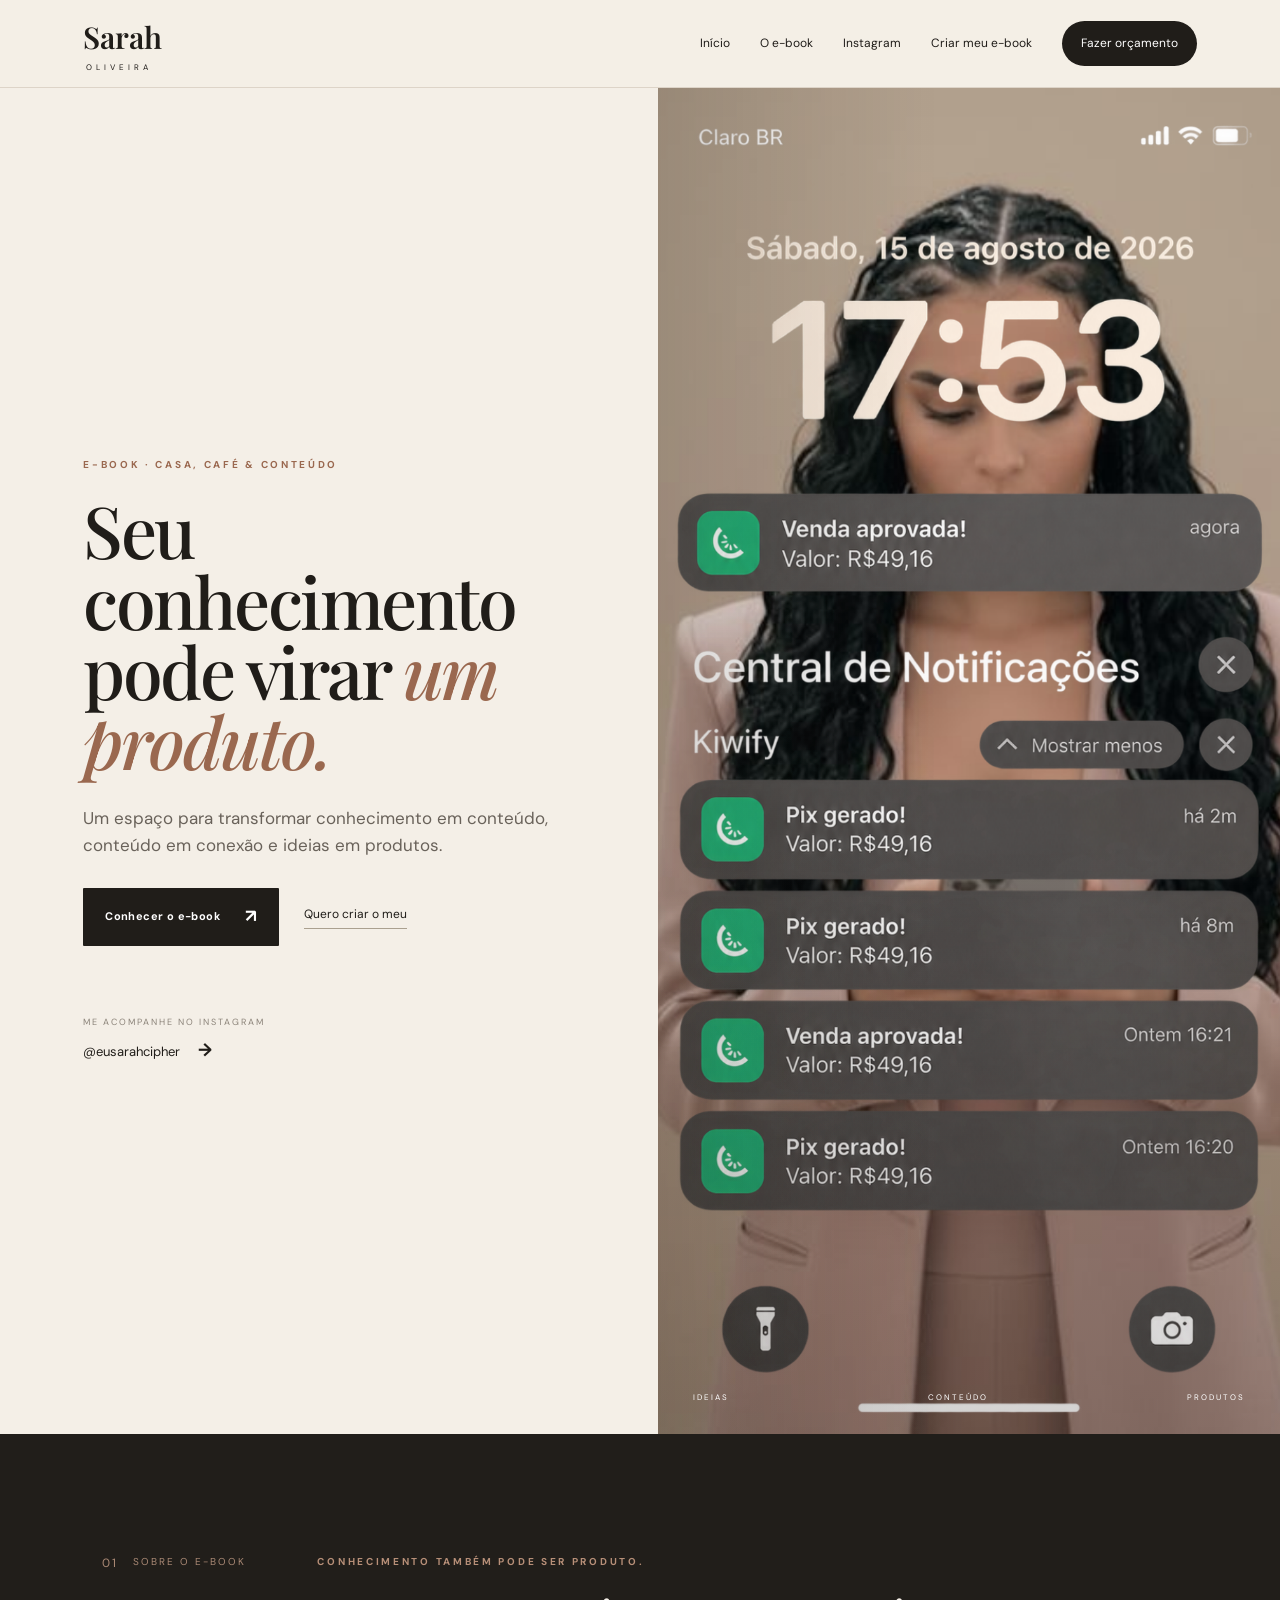
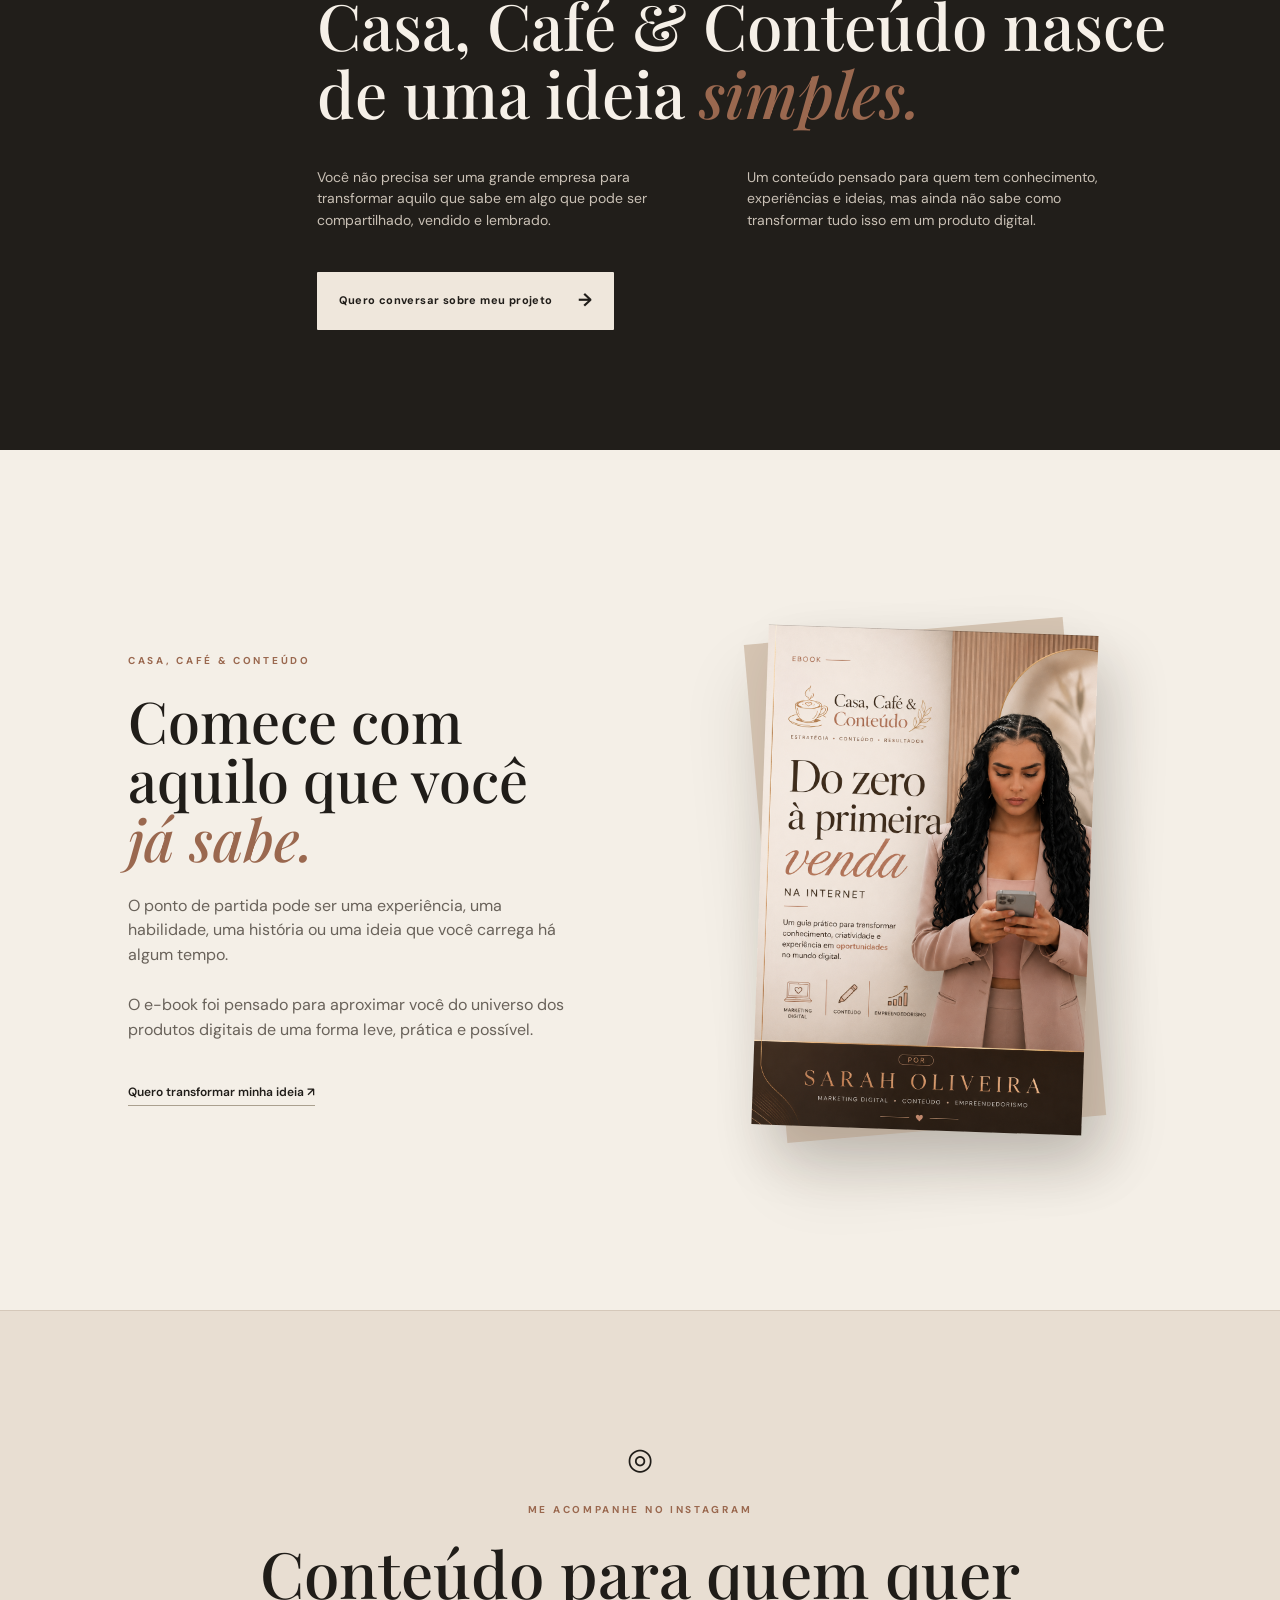
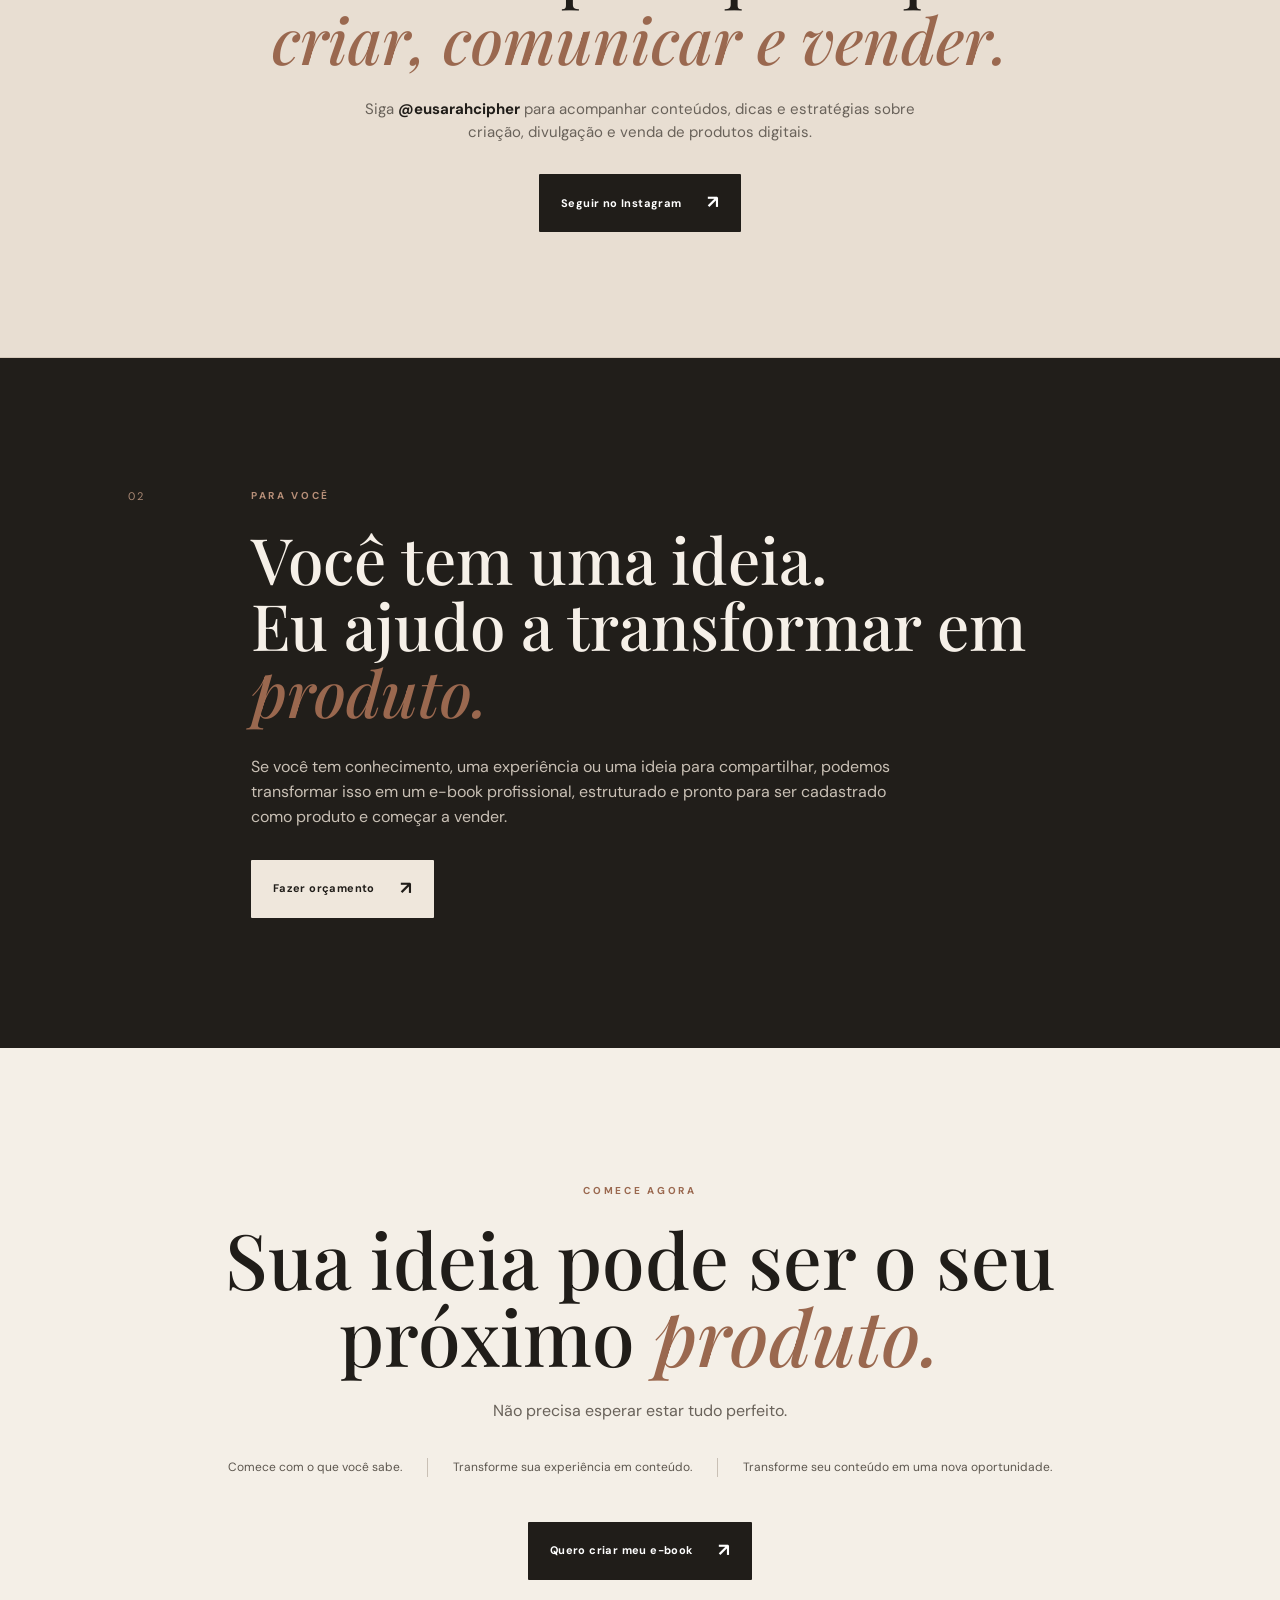
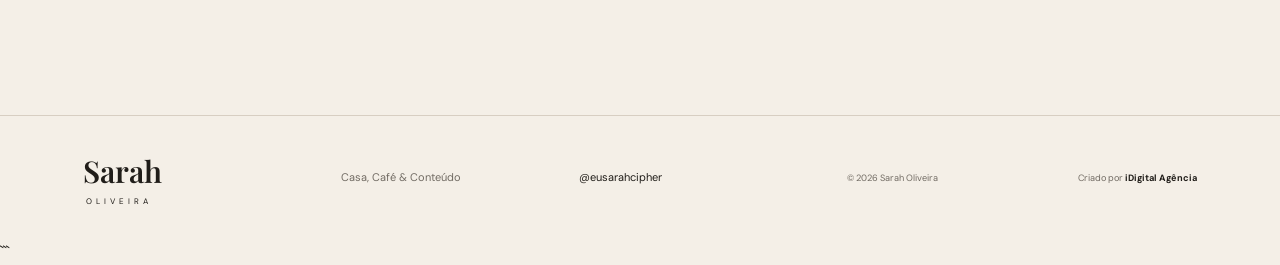
==== index.html @ 0360cdc6 "Projeto inicial Sarah Oliveira" ====
<!DOCTYPE html>
<html lang="pt-BR">
<head>
  <meta charset="UTF-8">
  <meta name="viewport" content="width=device-width, initial-scale=1.0">
  <meta name="description" content="Casa, Café & Conteúdo — um e-book para transformar conhecimento em conteúdo, conexão e produtos digitais.">
  <title>Casa, Café & Conteúdo | Sarah Oliveira</title>

  <link rel="preconnect" href="https://fonts.googleapis.com">
  <link rel="preconnect" href="https://fonts.gstatic.com" crossorigin>
  <link href="https://fonts.googleapis.com/css2?family=DM+Sans:wght@400;500;600;700&family=Playfair+Display:ital,wght@0,500;0,600;1,500;1,600&display=swap" rel="stylesheet">

  <link rel="stylesheet" href="style.css">
</head>

<body>

  <!-- =========================
       CABEÇALHO
  ========================== -->
  <header class="site-header">

    <a href="#inicio" class="brand">
      <span>Sarah</span>
      <small>OLIVEIRA</small>
    </a>

    <button class="menu-button" aria-label="Abrir menu" aria-expanded="false">
      <span></span>
      <span></span>
    </button>

    <nav class="nav" aria-label="Navegação principal">
      <a href="#inicio">Início</a>
      <a href="#ebook">O e-book</a>
      <a href="#instagram">Instagram</a>
      <a href="#criar">Criar meu e-book</a>
      <a class="nav-button" href="orcamento.html">Fazer orçamento</a>
    </nav>

  </header>


  <!-- =========================
       CONTEÚDO
  ========================== -->
  <main>

    <!-- HERO -->
    <section class="hero" id="inicio">

      <div class="hero-content reveal">

        <p class="kicker">
          E-BOOK · CASA, CAFÉ & CONTEÚDO
        </p>

        <h1>
          Seu conhecimento<br>
          pode virar <i>um produto.</i>
        </h1>

        <p class="hero-lead">
          Um espaço para transformar conhecimento em conteúdo,
          conteúdo em conexão e ideias em produtos.
        </p>

        <div class="hero-actions">

          <a class="button dark" href="#ebook">
            Conhecer o e-book <span>↗</span>
          </a>

          <a class="simple-link" href="#criar">
            Quero criar o meu
          </a>

        </div>

        <div class="instagram-mini">

          <span>
            ME ACOMPANHE NO INSTAGRAM
          </span>

          <a
            href="https://instagram.com/eusarahcipher"
            target="_blank"
            rel="noopener"
          >
            @eusarahcipher <b>→</b>
          </a>

        </div>

      </div>


      <div class="hero-image reveal">

        <div class="image-overlay"></div>

        <div class="coffee-details">
          <span>IDEIAS</span>
          <span>CONTEÚDO</span>
          <span>PRODUTOS</span>
        </div>

        <img
          src="img/capa-ebook.png"
          alt="Capa do e-book Casa, Café & Conteúdo"
        >

      </div>

    </section>


    <!-- SOBRE O E-BOOK -->
    <section class="intro-section" id="ebook">

      <div class="intro-label">
        <span>01</span>
        <p>SOBRE O E-BOOK</p>
      </div>

      <div class="intro-copy">

        <p class="kicker">
          CONHECIMENTO TAMBÉM PODE SER PRODUTO.
        </p>

        <h2>
          Casa, Café & Conteúdo nasce de uma ideia
          <i>simples.</i>
        </h2>

        <div class="copy-columns">

          <p>
            Você não precisa ser uma grande empresa para transformar
            aquilo que sabe em algo que pode ser compartilhado,
            vendido e lembrado.
          </p>

          <p>
            Um conteúdo pensado para quem tem conhecimento,
            experiências e ideias, mas ainda não sabe como
            transformar tudo isso em um produto digital.
          </p>

        </div>

        <a href="orcamento.html" class="button light">
          Quero conversar sobre meu projeto <span>→</span>
        </a>

      </div>

    </section>


    <!-- LIVRO -->
    <section class="book-section">

      <div class="book-copy reveal">

        <p class="kicker">
          CASA, CAFÉ & CONTEÚDO
        </p>

        <h2>
          Comece com aquilo que você
          <i>já sabe.</i>
        </h2>

        <p>
          O ponto de partida pode ser uma experiência,
          uma habilidade, uma história ou uma ideia
          que você carrega há algum tempo.
        </p>

        <p>
          O e-book foi pensado para aproximar você do
          universo dos produtos digitais de uma forma
          leve, prática e possível.
        </p>

        <a href="orcamento.html" class="text-arrow">
          Quero transformar minha ideia <span>↗</span>
        </a>

      </div>


      <div class="book-mockup reveal">

        <div class="book-shadow"></div>

        <img
          src="img/capa-ebook1.png"
          alt="Apresentação visual do e-book Casa, Café & Conteúdo"
        >

      </div>

    </section>


    <!-- INSTAGRAM -->
    <section class="instagram-section" id="instagram">

      <div class="insta-icon">
        ◎
      </div>

      <p class="kicker">
        ME ACOMPANHE NO INSTAGRAM
      </p>

      <h2>
        Conteúdo para quem quer<br>
        <i>criar, comunicar e vender.</i>
      </h2>

      <p>
        Siga <strong>@eusarahcipher</strong> para acompanhar
        conteúdos, dicas e estratégias sobre criação,
        divulgação e venda de produtos digitais.
      </p>

      <a
        class="button dark"
        href="https://instagram.com/eusarahcipher"
        target="_blank"
        rel="noopener"
      >
        Seguir no Instagram <span>↗</span>
      </a>

    </section>


    <!-- CRIAR E-BOOK -->
    <section class="create-section" id="criar">

      <div class="create-number">
        02
      </div>

      <div class="create-copy">

        <p class="kicker">
          PARA VOCÊ
        </p>

        <h2>
          Você tem uma ideia.<br>
          Eu ajudo a transformar em
          <i>produto.</i>
        </h2>

        <p>
          Se você tem conhecimento, uma experiência ou
          uma ideia para compartilhar, podemos transformar
          isso em um e-book profissional, estruturado e
          pronto para ser cadastrado como produto e
          começar a vender.
        </p>

        <a href="orcamento.html" class="button light">
          Fazer orçamento <span>↗</span>
        </a>

      </div>

    </section>


    <!-- CTA FINAL -->
    <section class="final-cta">

      <p class="kicker">
        COMECE AGORA
      </p>

      <h2>
        Sua ideia pode ser o seu próximo
        <i>produto.</i>
      </h2>

      <p>
        Não precisa esperar estar tudo perfeito.
      </p>

      <div class="steps">

        <span>
          Comece com o que você sabe.
        </span>

        <span>
          Transforme sua experiência em conteúdo.
        </span>

        <span>
          Transforme seu conteúdo em uma nova oportunidade.
        </span>

      </div>

      <a href="orcamento.html" class="button dark">
        Quero criar meu e-book <span>↗</span>
      </a>

    </section>

  </main>


  <!-- =========================
       RODAPÉ
  ========================== -->
  <footer>

    <div class="brand footer-brand">
      <span>Sarah</span>
      <small>OLIVEIRA</small>
    </div>

    <p>
      Casa, Café & Conteúdo
    </p>

    <a
      href="https://instagram.com/eusarahcipher"
      target="_blank"
      rel="noopener"
    >
      @eusarahcipher
    </a>

    <small>
      © <span id="year"></span> Sarah Oliveira
    </small>

    <small class="created-by">
      Criado por
      <strong>iDigital Agência</strong>
    </small>

  </footer>


  <script src="script.js"></script>

</body>
</html>
```
---- style.css ----
/* =========================================================
   CASA, CAFÉ & CONTEÚDO
   SARAH OLIVEIRA
   CSS RESPONSIVO
========================================================= */

* {
    box-sizing: border-box;
    margin: 0;
    padding: 0;
}

html {
    scroll-behavior: smooth;
    overflow-x: hidden;
}

body {
    background: #f4efe7;
    color: #201d19;
    font-family: "DM Sans", sans-serif;
    line-height: 1.55;
    overflow-x: hidden;
}

img {
    max-width: 100%;
}

a {
    -webkit-tap-highlight-color: transparent;
}


/* =========================================================
   CABEÇALHO
========================================================= */

.site-header {
    height: 88px;
    padding: 0 6.5vw;

    display: flex;
    align-items: center;
    justify-content: space-between;

    border-bottom: 1px solid #ddd4c8;

    background: rgba(244, 239, 231, 0.96);
    backdrop-filter: blur(14px);

    position: sticky;
    top: 0;
    z-index: 100;
}


/* MARCA */

.brand {
    color: #201d19;
    text-decoration: none;

    display: flex;
    flex-direction: column;

    line-height: 0.85;

    flex-shrink: 0;
}

.brand span {
    font: 600 30px "Playfair Display", serif;
}

.brand small {
    font-size: 8px;
    letter-spacing: 4px;

    margin-left: 3px;
    margin-top: 7px;
}


/* MENU DESKTOP */

.nav {
    display: flex;
    align-items: center;
    gap: 30px;
}

.nav a {
    font-size: 12px;
    color: #201d19;
    text-decoration: none;

    transition: 0.25s ease;
}

.nav a:hover {
    color: #9a684f;
}

.nav-button {
    background: #201d19 !important;
    color: #fff !important;

    padding: 13px 19px;

    border-radius: 30px;
}

.nav-button:hover {
    background: #9a684f !important;
}


/* BOTÃO MOBILE */

.menu-button {
    display: none;

    border: 0;
    background: transparent;

    width: 34px;
    height: 34px;

    cursor: pointer;

    padding: 4px;
}

.menu-button span {
    display: block;

    width: 100%;
    height: 1px;

    background: #201d19;

    margin: 7px 0;

    transition: 0.3s ease;
}


/* =========================================================
   ELEMENTOS GERAIS
========================================================= */

.kicker {
    font-size: 10px;
    letter-spacing: 2.7px;
    font-weight: 700;

    color: #9a684f;

    margin-bottom: 22px;
}

.button {
    display: inline-flex;
    align-items: center;
    justify-content: center;

    gap: 25px;

    min-height: 48px;

    padding: 15px 22px;

    text-decoration: none;

    font-size: 11px;
    letter-spacing: 0.4px;
    font-weight: 700;

    border-radius: 1px;

    transition: 0.25s ease;

    cursor: pointer;
}

.button span {
    font-size: 18px;
}

.button.dark {
    background: #201d19;
    color: #fff;
}

.button.dark:hover {
    background: #9a684f;
    transform: translateY(-2px);
}

.button.light {
    background: #efe7dc;
    color: #201d19;
}

.button.light:hover {
    background: #fff;
    transform: translateY(-2px);
}

.simple-link,
.text-arrow {
    color: #201d19;

    text-decoration: none;

    border-bottom: 1px solid #aaa08f;

    padding-bottom: 4px;

    font-size: 12px;
}

.simple-link:hover,
.text-arrow:hover {
    color: #9a684f;
    border-color: #9a684f;
}


/* =========================================================
   HERO
========================================================= */

.hero {
    min-height: calc(100vh - 88px);

    display: grid;
    grid-template-columns: 48% 52%;

    padding-left: 6.5vw;
}

.hero-content {
    display: flex;
    justify-content: center;
    flex-direction: column;

    padding: 70px 8vw 70px 0;

    min-width: 0;
}

.hero h1 {
    font: 500 clamp(48px, 5.6vw, 83px) / 0.98
        "Playfair Display", serif;

    letter-spacing: -2.5px;
}

.hero h1 i,
.intro-copy h2 i,
.book-copy h2 i,
.instagram-section h2 i,
.create-copy h2 i,
.final-cta h2 i {
    font-style: italic;
    color: #9a684f;
}

.hero-lead {
    max-width: 500px;

    color: #69625a;

    font-size: 17px;

    margin: 30px 0;
}

.hero-actions {
    display: flex;
    align-items: center;

    gap: 25px;

    flex-wrap: wrap;
}

.instagram-mini {
    margin-top: 70px;

    display: flex;
    flex-direction: column;

    gap: 7px;
}

.instagram-mini span {
    font-size: 9px;
    letter-spacing: 2px;

    color: #8b8379;
}

.instagram-mini a {
    font-size: 13px;

    color: #201d19;

    text-decoration: none;
}

.instagram-mini a:hover {
    color: #9a684f;
}

.instagram-mini b {
    margin-left: 15px;

    font-size: 18px;
}


/* =========================================================
   IMAGEM HERO
========================================================= */

.hero-image {
    min-height: 680px;

    position: relative;

    background: #d7c9b9;

    overflow: hidden;
}

.hero-image img {
    width: 100%;
    height: 100%;

    object-fit: cover;

    display: block;

    filter: saturate(0.78);
}

.image-overlay {
    position: absolute;

    inset: 0;

    background:
        linear-gradient(
            90deg,
            rgba(40, 30, 20, 0.16),
            transparent 45%
        ),
        linear-gradient(
            0deg,
            rgba(20, 15, 10, 0.18),
            transparent 45%
        );

    z-index: 1;
}

.coffee-details {
    position: absolute;

    z-index: 2;

    bottom: 30px;
    left: 35px;
    right: 35px;

    display: flex;

    justify-content: space-between;

    color: #fff;

    font-size: 8px;

    letter-spacing: 2px;
}


/* =========================================================
   SOBRE O E-BOOK
========================================================= */

.intro-section {
    background: #211e1a;

    color: #f6f0e8;

    display: grid;

    grid-template-columns: 20% 80%;

    padding: 120px 8vw;
}

.intro-label {
    display: flex;

    gap: 15px;

    color: #aa8975;

    font-size: 10px;

    letter-spacing: 2px;
}

.intro-label span {
    font-size: 12px;
}

.intro-copy {
    max-width: 1000px;
}

.intro-copy .kicker {
    color: #b78f78;
}

.intro-copy h2 {
    font: 500 clamp(40px, 5vw, 68px) / 1.06
        "Playfair Display", serif;

    max-width: 850px;
}

.copy-columns {
    display: grid;

    grid-template-columns: 1fr 1fr;

    gap: 60px;

    margin: 40px 0;

    color: #c9c0b5;

    font-size: 14px;

    max-width: 800px;
}


/* =========================================================
   SEÇÃO DO LIVRO
========================================================= */

.book-section {
    display: grid;

    grid-template-columns: 1fr 1fr;

    align-items: center;

    gap: 9vw;

    padding: 130px 10vw;
}

.book-copy {
    max-width: 560px;
}

.book-copy h2 {
    font: 500 clamp(42px, 4.5vw, 65px) / 1.03
        "Playfair Display", serif;
}

.book-copy > p:not(.kicker) {
    color: #69625a;

    margin: 25px 0;
}

.text-arrow {
    display: inline-block;

    margin-top: 15px;

    font-weight: 600;
}


/* MOCKUP */

.book-mockup {
    height: 600px;

    display: flex;

    align-items: center;
    justify-content: center;

    position: relative;

    min-width: 0;
}

.book-mockup::before {
    content: "";

    position: absolute;

    width: 320px;
    height: 500px;

    background: #d6c5b3;

    transform: rotate(-5deg);

    box-shadow:
        0 35px 70px rgba(40, 30, 20, 0.12);
}

.book-mockup img {
    position: relative;

    width: 330px;
    height: 500px;

    object-fit: cover;

    box-shadow:
        18px 28px 55px rgba(40, 30, 20, 0.18);

    transform: rotate(2deg);
}


/* =========================================================
   INSTAGRAM
========================================================= */

.instagram-section {
    text-align: center;

    padding: 125px 20px;

    background: #e8ded2;

    border-top: 1px solid #d5c8ba;
    border-bottom: 1px solid #d5c8ba;
}

.insta-icon {
    font-size: 30px;

    margin-bottom: 20px;
}

.instagram-section h2 {
    font: 500 clamp(40px, 5vw, 68px) / 1.04
        "Playfair Display", serif;
}

.instagram-section > p:not(.kicker) {
    max-width: 590px;

    margin: 25px auto 30px;

    color: #69625a;

    font-size: 15px;
}

.instagram-section strong {
    color: #201d19;
}


/* =========================================================
   CRIAR E-BOOK
========================================================= */

.create-section {
    background: #211e1a;

    color: #f6f0e8;

    padding: 130px 10vw;

    display: grid;

    grid-template-columns: 12% 88%;

    align-items: start;
}

.create-number {
    color: #aa8975;

    font-size: 11px;

    letter-spacing: 2px;
}

.create-copy {
    max-width: 900px;
}

.create-copy .kicker {
    color: #b78f78;
}

.create-copy h2 {
    font: 500 clamp(42px, 5vw, 70px) / 1.04
        "Playfair Display", serif;
}

.create-copy > p:not(.kicker) {
    color: #c9c0b5;

    max-width: 650px;

    margin: 30px 0;
}


/* =========================================================
   CTA FINAL
========================================================= */

.final-cta {
    text-align: center;

    padding: 135px 7vw;
}

.final-cta h2 {
    font: 500 clamp(45px, 6vw, 82px) / 1
        "Playfair Display", serif;

    max-width: 900px;

    margin: auto;
}

.final-cta > p:not(.kicker) {
    color: #69625a;

    margin: 25px 0;
}

.steps {
    display: flex;

    justify-content: center;

    gap: 0;

    margin: 35px auto 45px;

    max-width: 1000px;
}

.steps span {
    padding: 0 25px;

    border-right: 1px solid #c9c0b5;

    font-size: 12px;

    color: #5d574f;
}

.steps span:last-child {
    border: 0;
}


/* =========================================================
   RODAPÉ
========================================================= */

footer {
    border-top: 1px solid #d7cec2;

    padding: 35px 6.5vw;

    display: grid;

    grid-template-columns:
        1fr
        1fr
        1fr
        1fr
        1.2fr;

    align-items: center;

    gap: 20px;

    font-size: 11px;

    color: #716b63;
}

footer .footer-brand {
    color: #201d19;
}

footer p {
    text-align: center;
}

footer > a {
    text-align: center;

    color: #201d19;

    text-decoration: none;
}

footer > a:hover {
    color: #9a684f;
}

footer > small {
    text-align: right;
}

footer .created-by {
    text-align: right;
}

footer .created-by strong {
    color: #201d19;
}


/* =========================================================
   ANIMAÇÃO
========================================================= */

.reveal {
    opacity: 0;

    transform: translateY(25px);

    transition: 0.8s ease;
}

.reveal.visible {
    opacity: 1;

    transform: none;
}


/* =========================================================
   TABLET
========================================================= */

@media (max-width: 1100px) {

    .site-header {
        padding: 0 5vw;
    }

    .nav {
        gap: 18px;
    }

    .hero {
        grid-template-columns: 50% 50%;

        padding-left: 5vw;
    }

    .hero-content {
        padding-right: 5vw;
    }

    .hero h1 {
        font-size: clamp(45px, 5vw, 68px);
    }

    .book-section {
        gap: 5vw;

        padding-left: 7vw;
        padding-right: 7vw;
    }

    footer {
        padding-left: 5vw;
        padding-right: 5vw;
    }
}


/* =========================================================
   TABLET / MENU MOBILE
========================================================= */

@media (max-width: 900px) {

    .site-header {
        height: 78px;

        padding: 0 6vw;
    }

    .menu-button {
        display: block;
    }

    .nav {
        display: none;

        position: absolute;

        top: 78px;
        left: 0;
        right: 0;

        padding: 25px 6vw;

        background: #f4efe7;

        flex-direction: column;

        align-items: stretch;

        gap: 0;

        border-bottom: 1px solid #ddd4c8;

        box-shadow:
            0 15px 30px rgba(30, 20, 10, 0.08);
    }

    .nav.open {
        display: flex;
    }

    .nav a {
        padding: 14px 0;

        font-size: 13px;

        border-bottom: 1px solid #e0d8ce;
    }

    .nav a:last-child {
        border-bottom: 0;
    }

    .nav-button {
        margin-top: 10px;

        padding: 14px 18px !important;

        text-align: center;

        border-radius: 30px;
    }


    /* HERO */

    .hero {
        min-height: auto;

        display: grid;

        grid-template-columns: 1fr;

        padding-left: 0;
    }

    .hero-content {
        min-height: auto;

        padding: 80px 7vw;

        order: 1;
    }

    .hero-image {
        order: 2;

        min-height: 600px;

        height: 65vh;
    }

    .hero h1 {
        font-size: clamp(48px, 8vw, 70px);

        letter-spacing: -1.8px;
    }


    /* SOBRE */

    .intro-section {
        grid-template-columns: 1fr;

        gap: 35px;

        padding: 90px 7vw;
    }


    /* LIVRO */

    .book-section {
        grid-template-columns: 1fr;

        gap: 50px;

        padding: 100px 7vw;
    }

    .book-copy {
        max-width: 700px;
    }

    .book-mockup {
        height: 550px;
    }


    /* CRIAR */

    .create-section {
        grid-template-columns: 1fr;

        gap: 30px;

        padding: 100px 7vw;
    }


    /* CTA */

    .final-cta {
        padding: 100px 7vw;
    }


    /* RODAPÉ */

    footer {
        grid-template-columns: 1fr 1fr;

        gap: 25px;

        padding: 40px 7vw;
    }

    footer p,
    footer > a,
    footer > small,
    footer .created-by {
        text-align: left;
    }
}


/* =========================================================
   CELULAR
========================================================= */

@media (max-width: 600px) {

    /* CABEÇALHO */

    .site-header {
        height: 72px;

        padding: 0 6vw;
    }

    .brand span {
        font-size: 26px;
    }

    .brand small {
        font-size: 7px;

        letter-spacing: 3.5px;
    }

    .nav {
        top: 72px;

        padding: 20px 6vw;
    }


    /* HERO */

    .hero-content {
        padding: 65px 7vw 60px;
    }

    .kicker {
        font-size: 9px;

        letter-spacing: 2px;

        margin-bottom: 18px;
    }

    .hero h1 {
        font-size: clamp(43px, 13vw, 58px);

        line-height: 0.99;

        letter-spacing: -1.5px;
    }

    .hero-lead {
        font-size: 15px;

        margin: 25px 0;
    }

    .hero-actions {
        align-items: flex-start;

        flex-direction: column;

        gap: 18px;
    }

    .button {
        width: 100%;

        min-height: 50px;
    }

    .simple-link {
        margin-left: 2px;
    }

    .instagram-mini {
        margin-top: 50px;
    }


    /* IMAGEM */

    .hero-image {
        min-height: 430px;

        height: 62vh;

        max-height: 600px;
    }

    .coffee-details {
        left: 20px;
        right: 20px;
        bottom: 20px;

        font-size: 7px;

        letter-spacing: 1.5px;
    }


    /* SOBRE */

    .intro-section {
        padding: 75px 7vw;
    }

    .intro-label {
        font-size: 9px;
    }

    .intro-copy h2 {
        font-size: clamp(37px, 11vw, 52px);

        line-height: 1.05;
    }

    .copy-columns {
        grid-template-columns: 1fr;

        gap: 20px;

        margin: 30px 0;
    }

    .copy-columns p {
        font-size: 14px;
    }


    /* LIVRO */

    .book-section {
        padding: 75px 7vw;
    }

    .book-copy h2 {
        font-size: clamp(38px, 11vw, 54px);
    }

    .book-copy > p:not(.kicker) {
        font-size: 14px;

        margin: 20px 0;
    }

    .book-mockup {
        height: 440px;
    }

    .book-mockup::before {
        width: 220px;
        height: 350px;
    }

    .book-mockup img {
        width: 230px;
        height: 350px;
    }


    /* INSTAGRAM */

    .instagram-section {
        padding: 85px 7vw;
    }

    .instagram-section h2 {
        font-size: clamp(37px, 11vw, 54px);
    }

    .instagram-section > p:not(.kicker) {
        font-size: 14px;
    }


    /* CRIAR */

    .create-section {
        padding: 80px 7vw;
    }

    .create-copy h2 {
        font-size: clamp(38px, 11vw, 55px);
    }

    .create-copy > p:not(.kicker) {
        font-size: 14px;

        margin: 25px 0;
    }


    /* CTA */

    .final-cta {
        padding: 85px 7vw;
    }

    .final-cta h2 {
        font-size: clamp(42px, 12vw, 60px);
    }

    .steps {
        flex-direction: column;

        gap: 16px;

        margin: 30px auto 40px;
    }

    .steps span {
        border: 0;

        padding: 0;

        font-size: 12px;
    }


    /* RODAPÉ */

    footer {
        grid-template-columns: 1fr;

        gap: 18px;

        padding: 40px 7vw;

        text-align: center;
    }

    footer p,
    footer > a,
    footer > small,
    footer .created-by {
        text-align: center;
    }

    footer .footer-brand {
        align-items: center;
    }

}


/* =========================================================
   CELULARES MUITO PEQUENOS
========================================================= */

@media (max-width: 380px) {

    .hero h1 {
        font-size: 42px;
    }

    .intro-copy h2,
    .book-copy h2,
    .instagram-section h2,
    .create-copy h2 {
        font-size: 38px;
    }

    .final-cta h2 {
        font-size: 42px;
    }

    .hero-image {
        min-height: 380px;
    }

    .book-mockup {
        height: 400px;
    }

    .book-mockup::before {
        width: 195px;
        height: 310px;
    }

    .book-mockup img {
        width: 205px;
        height: 310px;
    }
}


/* =========================================================
   ACESSIBILIDADE / TOQUE
========================================================= */

@media (hover: none) {

    .button:hover {
        transform: none;
    }

    .nav a:hover {
        color: inherit;
    }
}


/* Evita problemas de zoom horizontal em alguns celulares */

@supports (width: 100dvw) {

    body {
        max-width: 100dvw;
    }
}
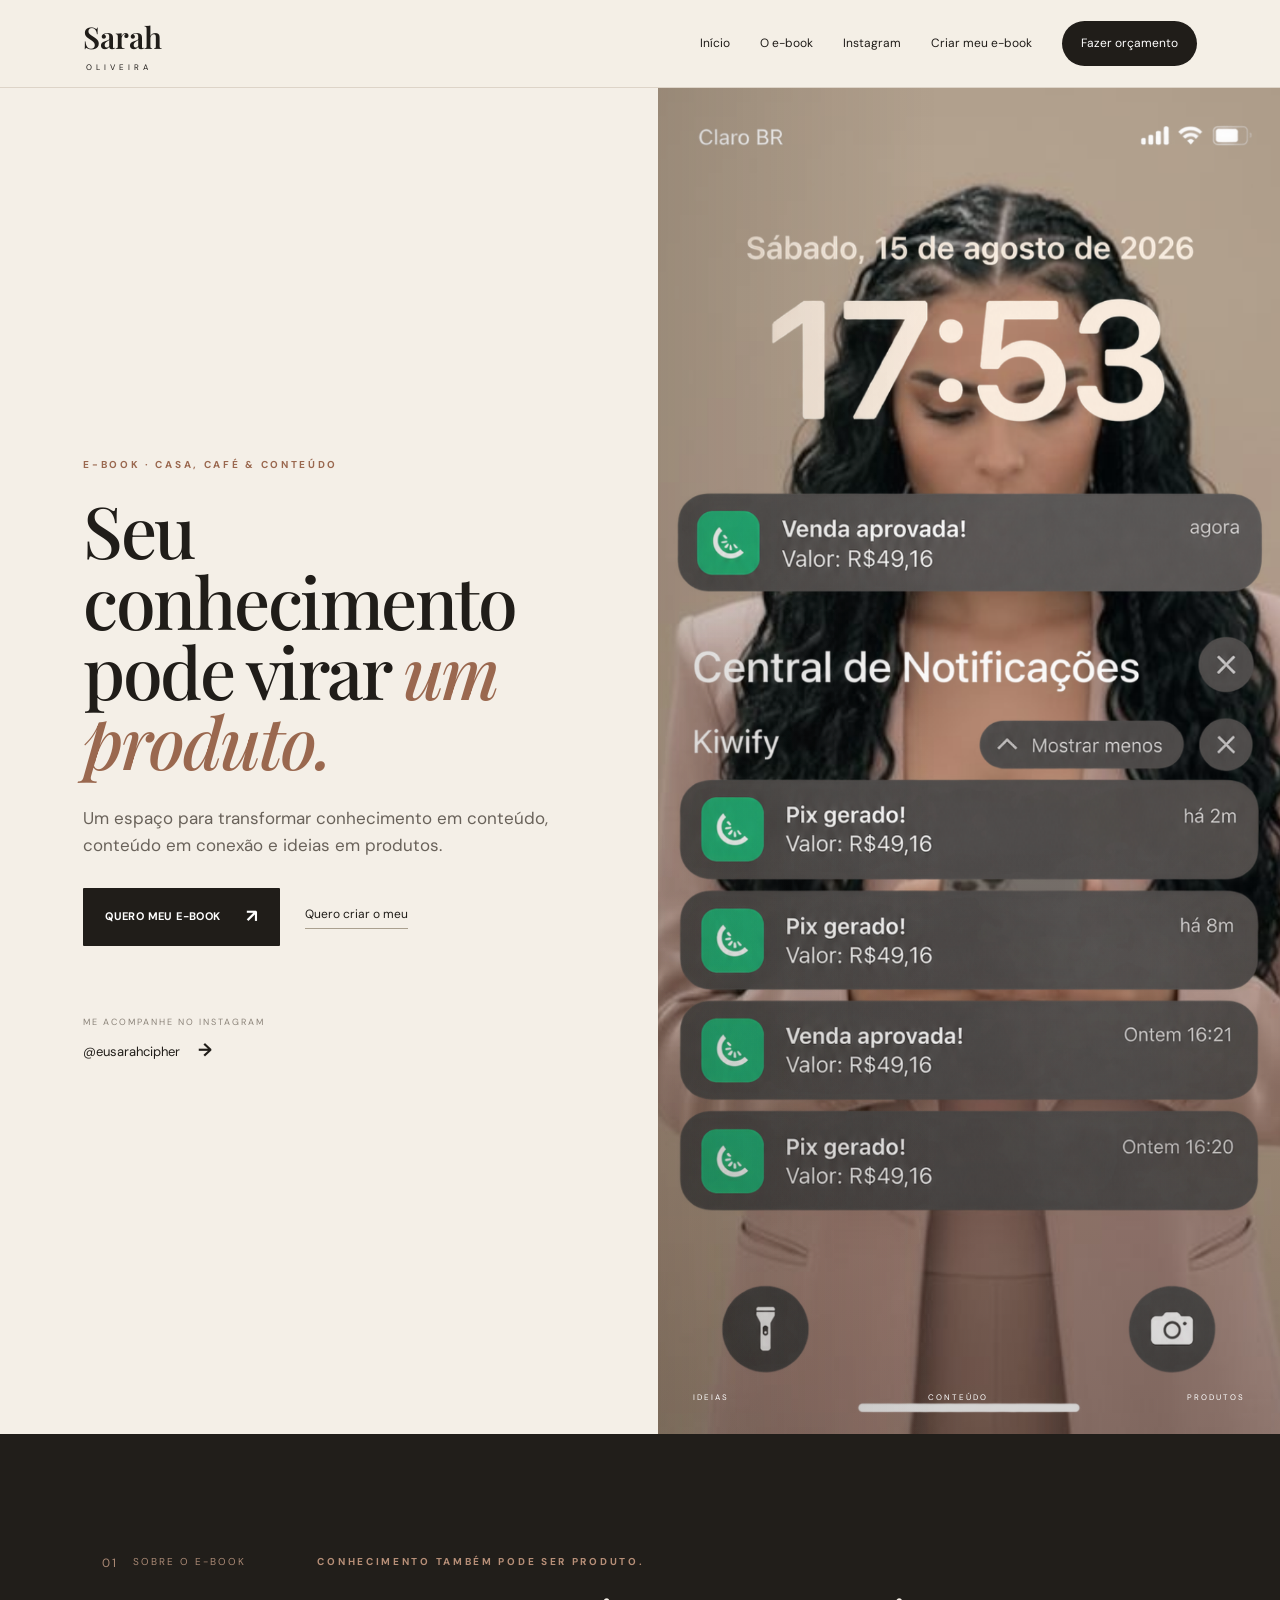
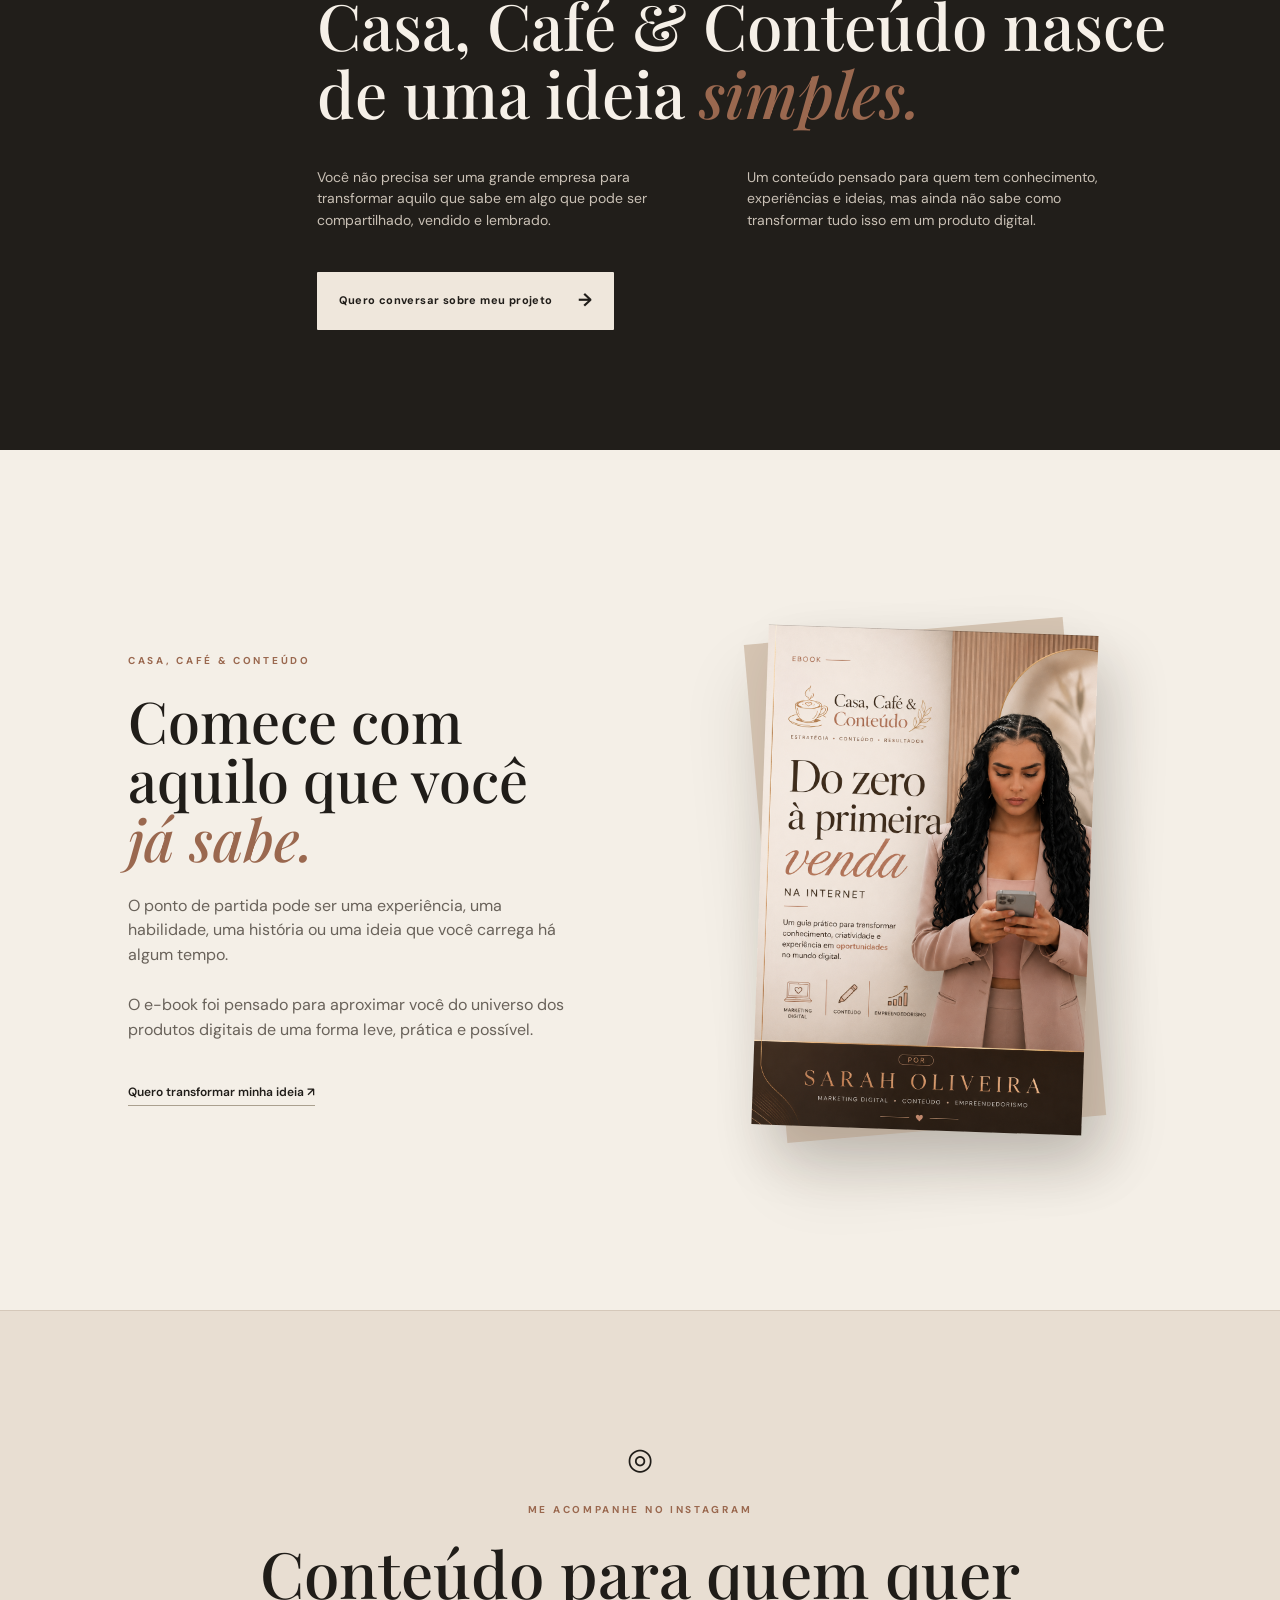
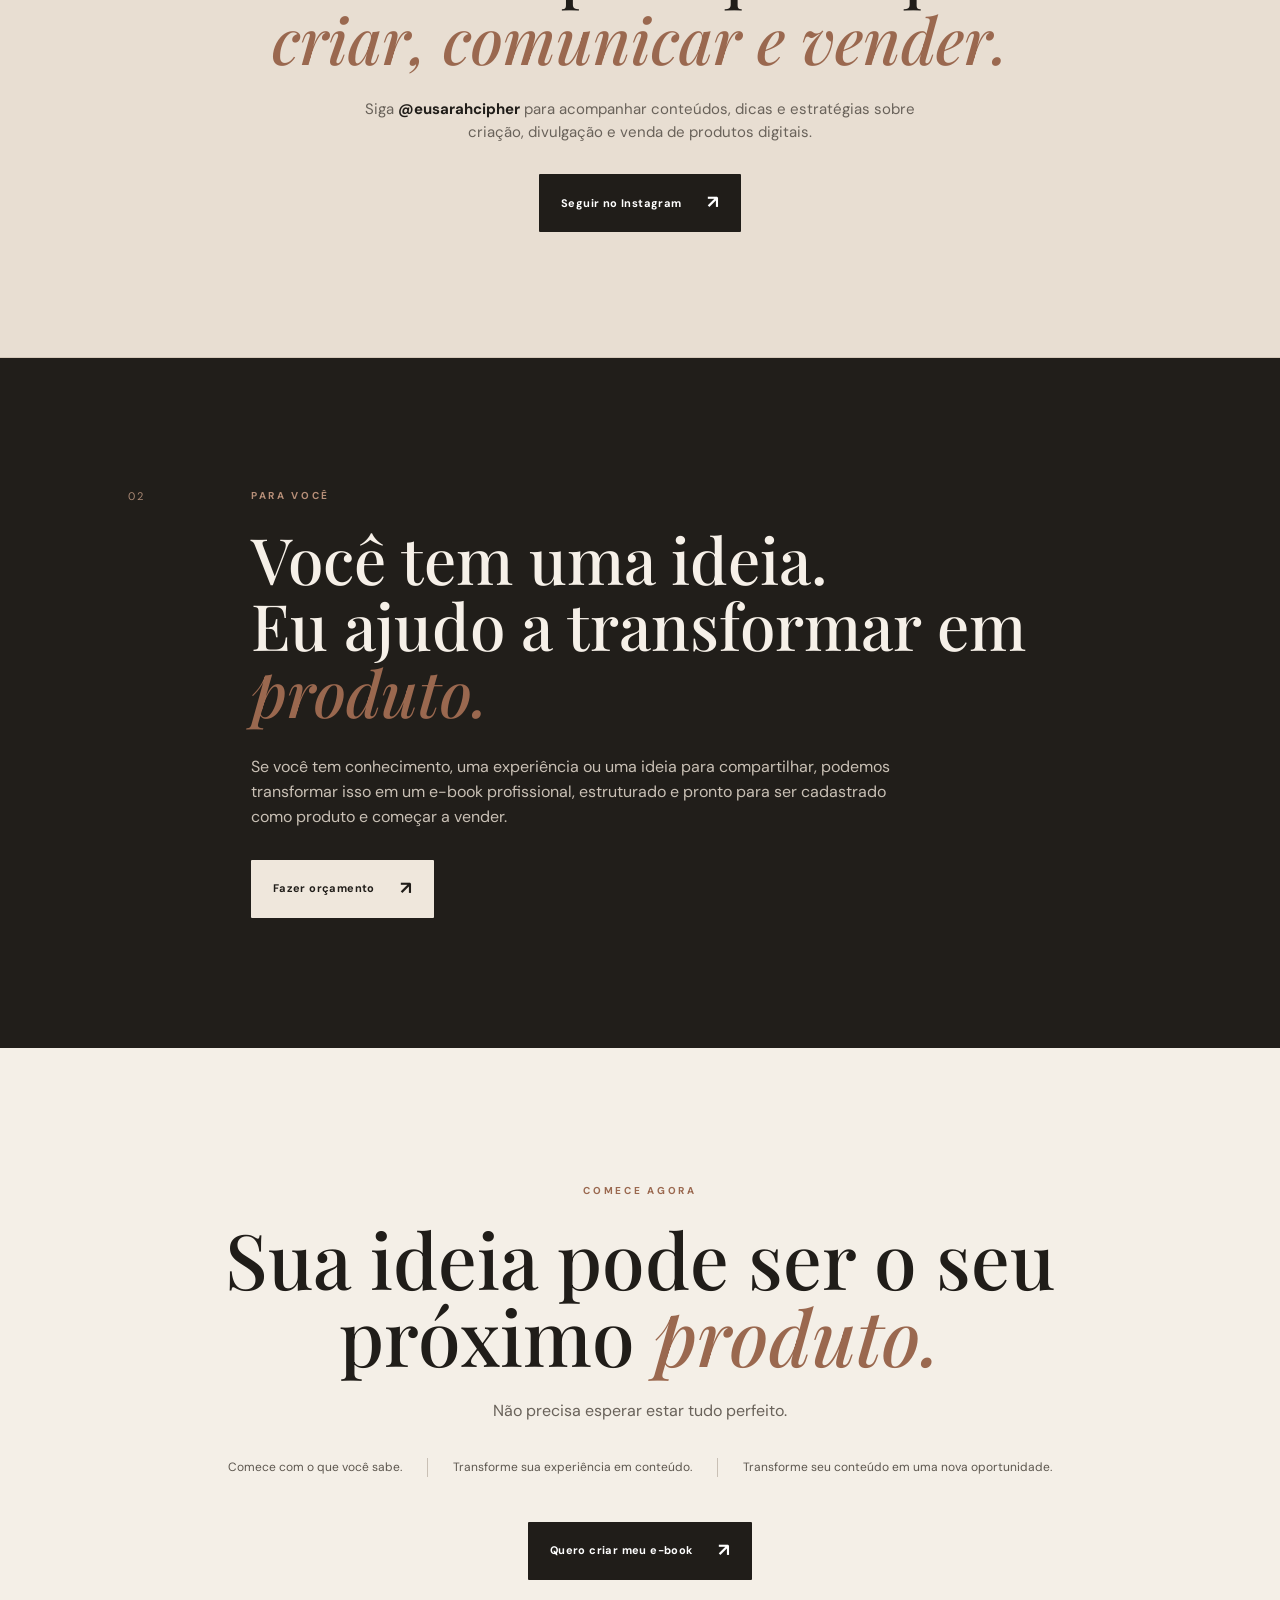
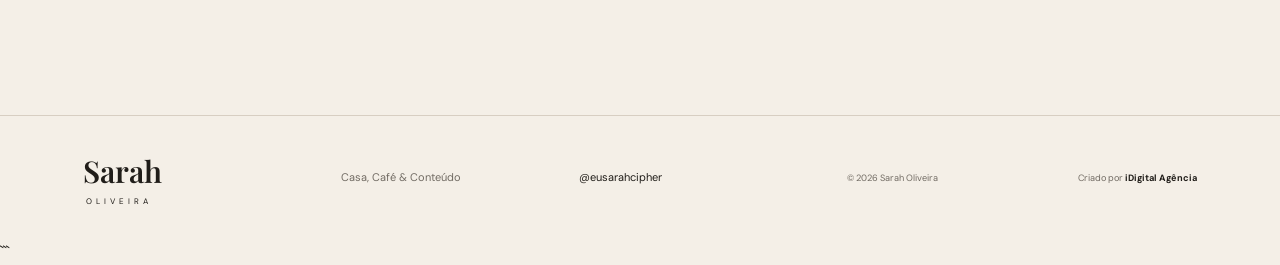
==== commit 32de09e2: "Update index.html" ====
--- a/index.html
+++ b/index.html
@@ -67,8 +67,8 @@
 
         <div class="hero-actions">
 
-          <a class="button dark" href="#ebook">
-            Conhecer o e-book <span>↗</span>
+          <a class="button dark" href="https://pay.kiwify.com.br/VkHYacC">
+            QUERO MEU E-BOOK <span>↗</span>
           </a>
 
           <a class="simple-link" href="#criar">
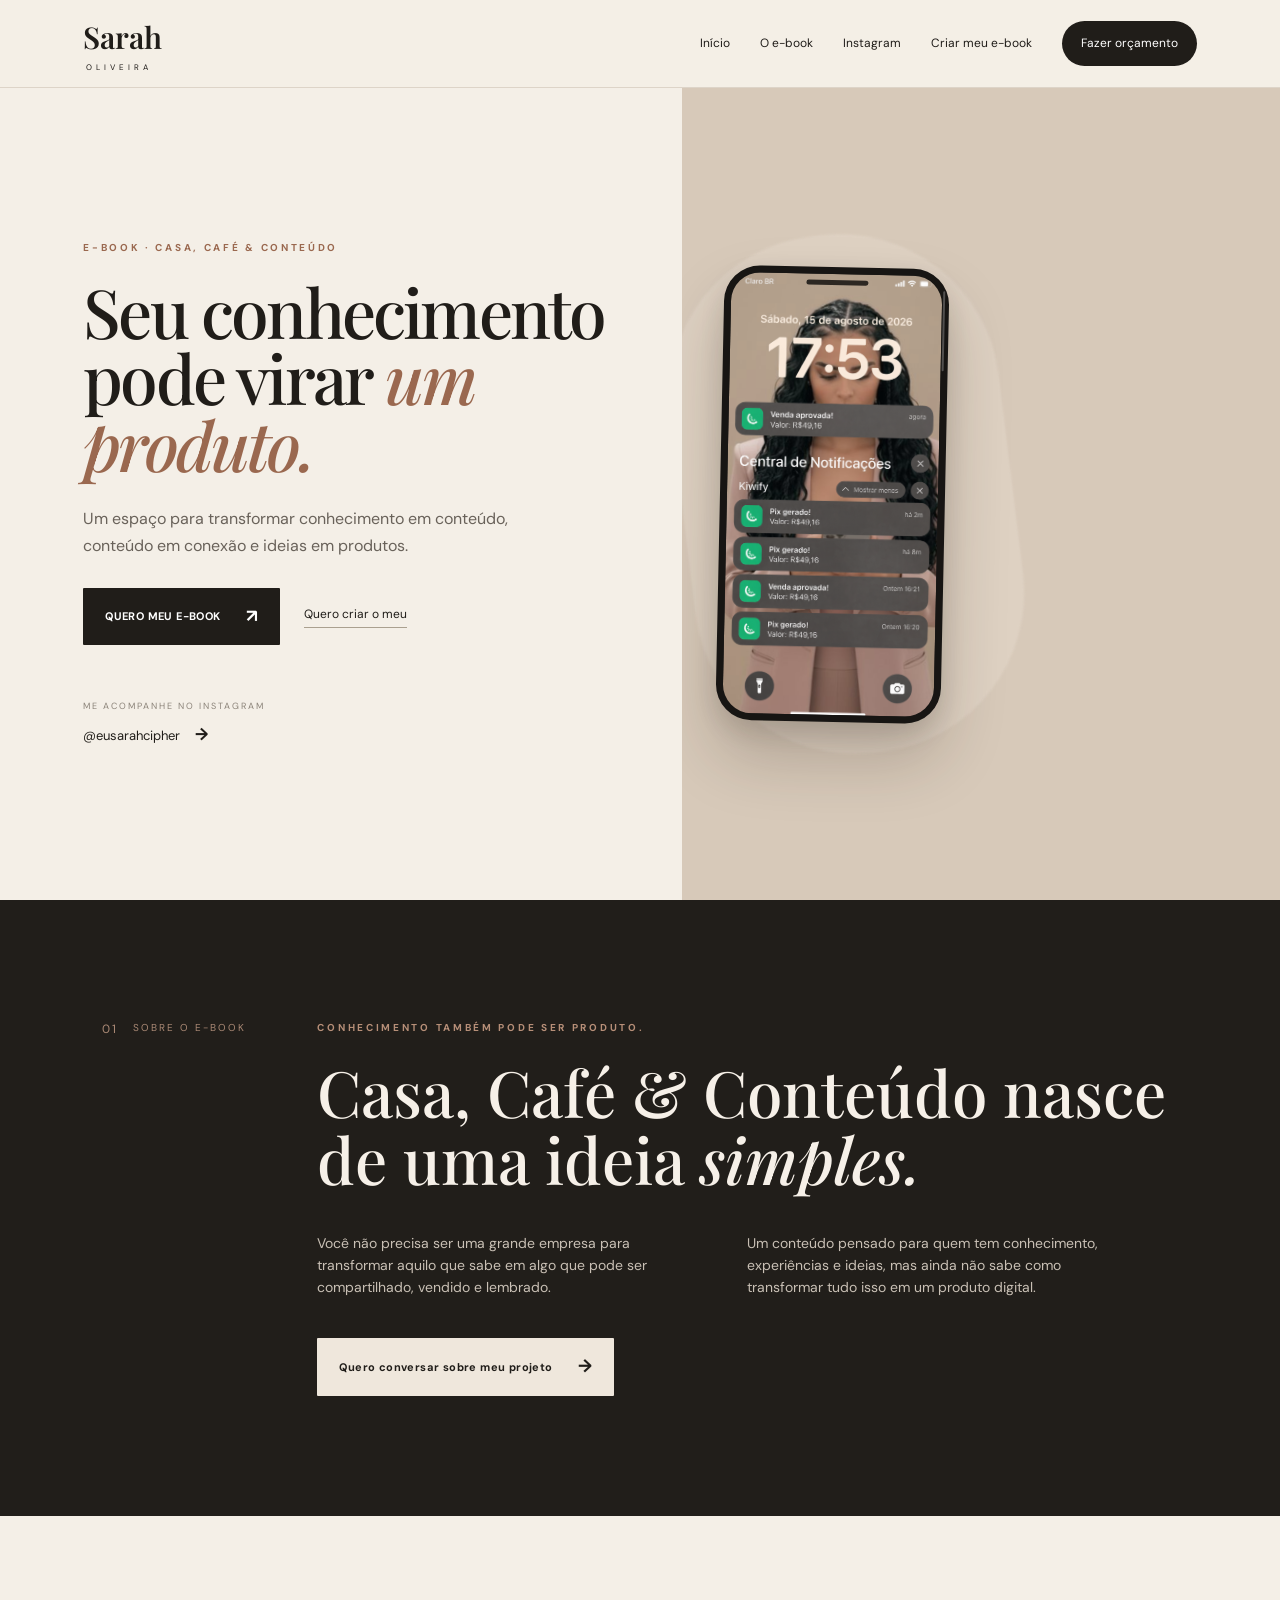
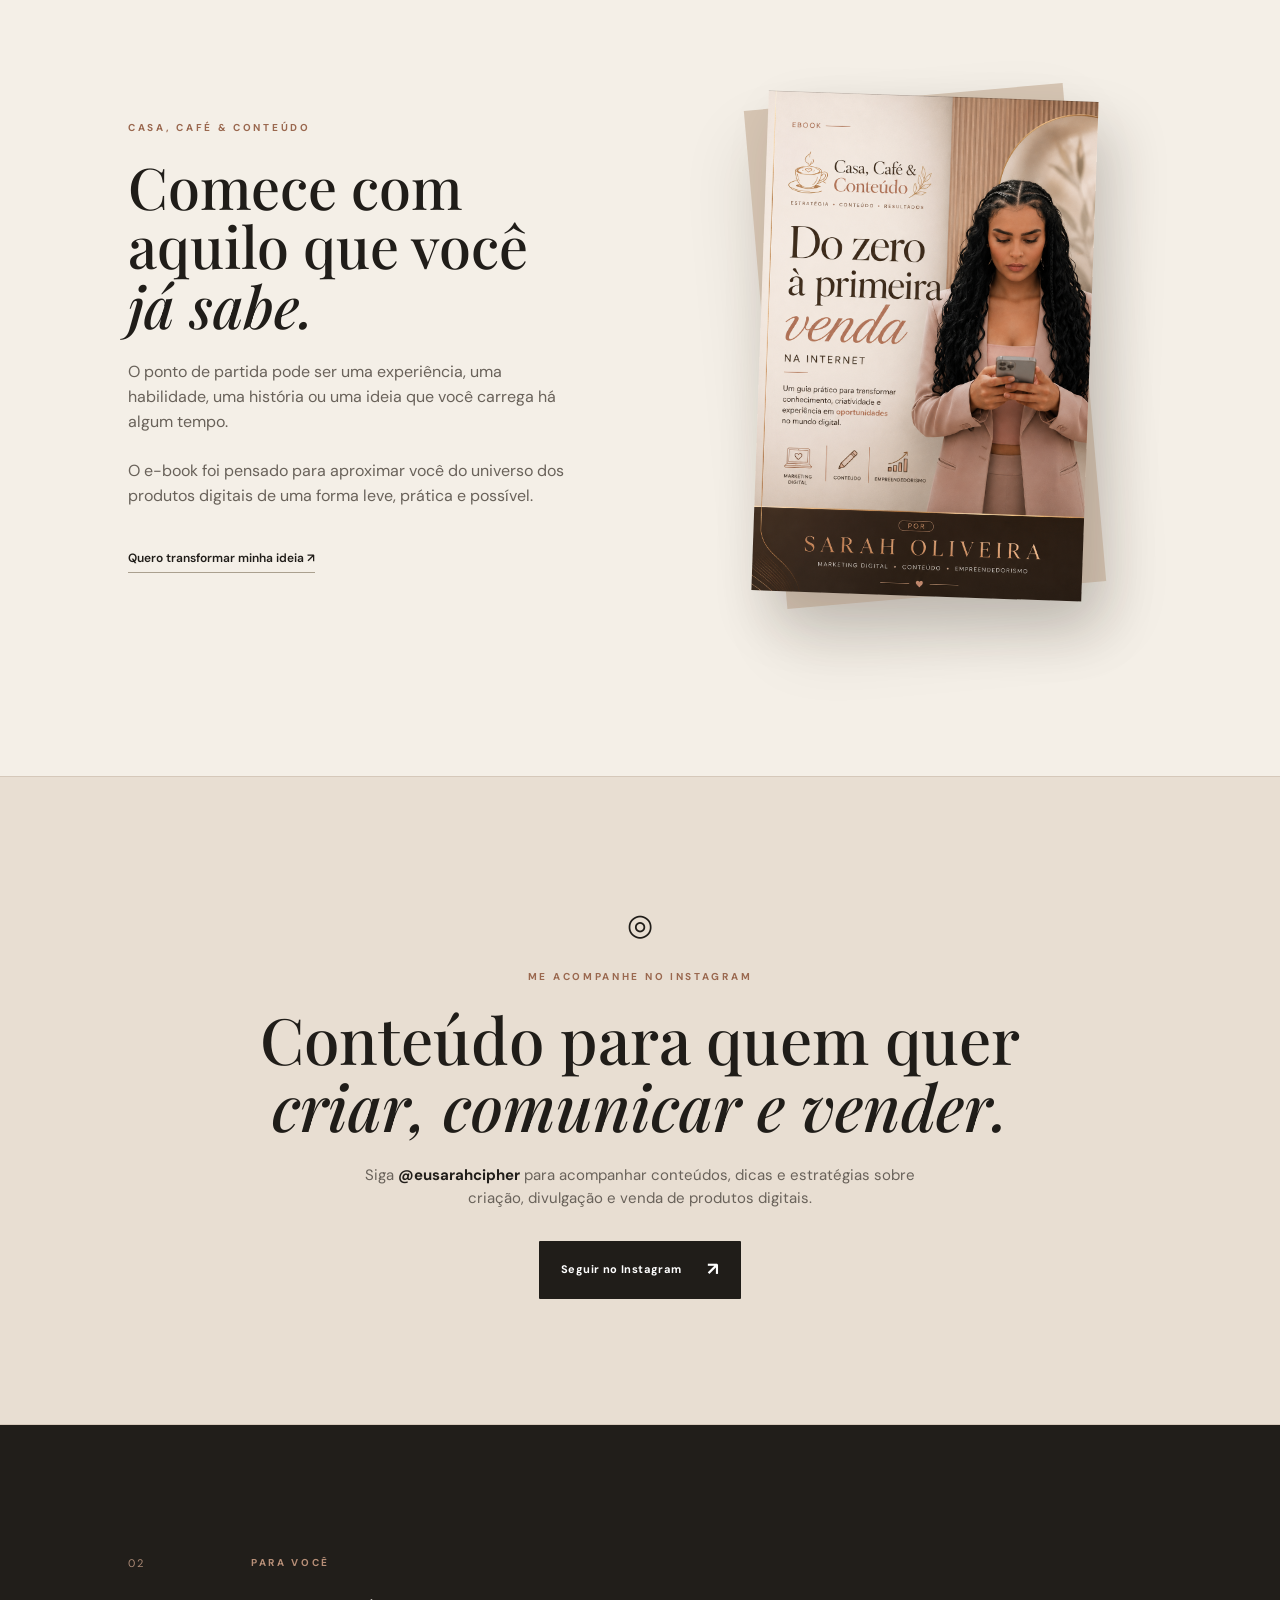
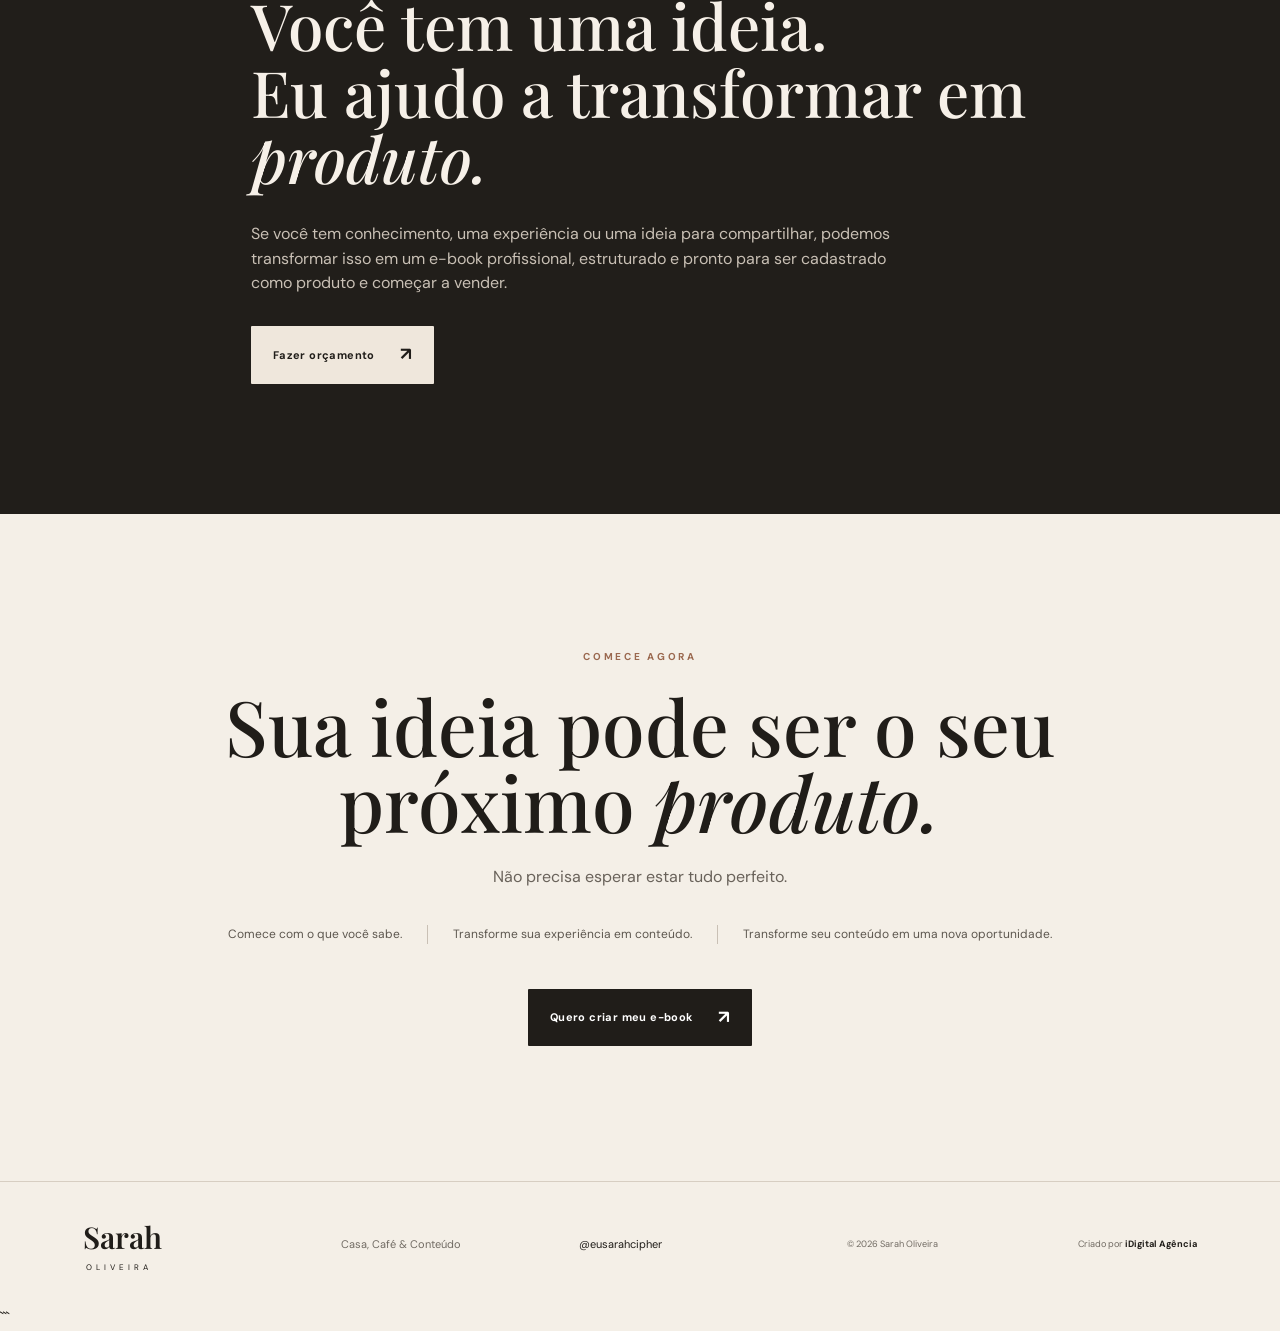
==== commit 14619cfb: "Atualiza projeto Casa, Café & Conteúdo" ====
--- a/index.html
+++ b/index.html
@@ -41,80 +41,72 @@
   </header>
 
 
-  <!-- =========================
-       CONTEÚDO
-  ========================== -->
-  <main>
-
-    <!-- HERO -->
-    <section class="hero" id="inicio">
-
-      <div class="hero-content reveal">
-
-        <p class="kicker">
-          E-BOOK · CASA, CAFÉ & CONTEÚDO
-        </p>
-
-        <h1>
-          Seu conhecimento<br>
-          pode virar <i>um produto.</i>
-        </h1>
-
-        <p class="hero-lead">
-          Um espaço para transformar conhecimento em conteúdo,
-          conteúdo em conexão e ideias em produtos.
-        </p>
-
-        <div class="hero-actions">
-
-          <a class="button dark" href="https://pay.kiwify.com.br/VkHYacC">
-            QUERO MEU E-BOOK <span>↗</span>
-          </a>
-
-          <a class="simple-link" href="#criar">
-            Quero criar o meu
-          </a>
-
-        </div>
-
-        <div class="instagram-mini">
-
-          <span>
-            ME ACOMPANHE NO INSTAGRAM
-          </span>
-
-          <a
-            href="https://instagram.com/eusarahcipher"
-            target="_blank"
-            rel="noopener"
-          >
-            @eusarahcipher <b>→</b>
-          </a>
-
-        </div>
-
-      </div>
-
-
-      <div class="hero-image reveal">
-
-        <div class="image-overlay"></div>
-
-        <div class="coffee-details">
-          <span>IDEIAS</span>
-          <span>CONTEÚDO</span>
-          <span>PRODUTOS</span>
-        </div>
-
-        <img
-          src="img/capa-ebook.png"
-          alt="Capa do e-book Casa, Café & Conteúdo"
-        >
-
-      </div>
-
-    </section>
-
+<!-- =========================
+     HERO
+========================== -->
+<section class="hero" id="inicio">
+
+  <div class="hero-content reveal">
+
+    <p class="kicker">
+      E-BOOK · CASA, CAFÉ & CONTEÚDO
+    </p>
+
+    <h1>
+      Seu conhecimento<br>
+      pode virar <i>um produto.</i>
+    </h1>
+
+    <p class="hero-lead">
+      Um espaço para transformar conhecimento em conteúdo,
+      conteúdo em conexão e ideias em produtos.
+    </p>
+
+    <div class="hero-actions">
+
+      <a class="button dark" href="https://pay.kiwify.com.br/VkHYacC">
+        QUERO MEU E-BOOK <span>↗</span>
+      </a>
+
+      <a class="simple-link" href="#criar">
+        Quero criar o meu
+      </a>
+
+    </div>
+
+    <div class="instagram-mini">
+
+      <span>ME ACOMPANHE NO INSTAGRAM</span>
+
+      <a
+        href="https://instagram.com/eusarahcipher"
+        target="_blank"
+        rel="noopener"
+      >
+        @eusarahcipher <b>→</b>
+      </a>
+
+    </div>
+
+  </div>
+
+
+  <div class="hero-image reveal">
+
+    <div class="phone-mockup">
+
+      <div class="phone-speaker"></div>
+
+      <img
+        src="img/capa-ebook.png"
+        alt="Capa do e-book Casa, Café & Conteúdo"
+      >
+
+    </div>
+
+  </div>
+
+</section>
 
     <!-- SOBRE O E-BOOK -->
     <section class="intro-section" id="ebook">
--- a/style.css
+++ b/style.css
@@ -229,66 +229,76 @@
 
 
 /* =========================================================
-   HERO
+   HERO — MOCKUP PROFISSIONAL
 ========================================================= */
 
 .hero {
     min-height: calc(100vh - 88px);
 
     display: grid;
-    grid-template-columns: 48% 52%;
+    grid-template-columns: 50% 50%;
 
     padding-left: 6.5vw;
-}
+
+    overflow: hidden;
+}
+
+
+/* =========================================================
+   CONTEÚDO DO HERO
+========================================================= */
 
 .hero-content {
     display: flex;
     justify-content: center;
     flex-direction: column;
 
-    padding: 70px 8vw 70px 0;
+    padding: 65px 5vw 65px 0;
 
     min-width: 0;
+
+    position: relative;
+    z-index: 5;
 }
 
 .hero h1 {
-    font: 500 clamp(48px, 5.6vw, 83px) / 0.98
+    font:
+        500 clamp(48px, 5.3vw, 78px) / 0.98
         "Playfair Display", serif;
 
-    letter-spacing: -2.5px;
-}
-
-.hero h1 i,
-.intro-copy h2 i,
-.book-copy h2 i,
-.instagram-section h2 i,
-.create-copy h2 i,
-.final-cta h2 i {
+    letter-spacing: -2.8px;
+
+    max-width: 650px;
+}
+
+.hero h1 i {
     font-style: italic;
     color: #9a684f;
 }
 
 .hero-lead {
-    max-width: 500px;
+    max-width: 470px;
 
     color: #69625a;
 
-    font-size: 17px;
-
-    margin: 30px 0;
+    font-size: 16px;
+
+    line-height: 1.7;
+
+    margin: 28px 0;
 }
 
 .hero-actions {
     display: flex;
     align-items: center;
 
-    gap: 25px;
+    gap: 24px;
 
     flex-wrap: wrap;
 }
 
 .instagram-mini {
-    margin-top: 70px;
+    margin-top: 55px;
 
     display: flex;
     flex-direction: column;
@@ -298,6 +308,7 @@
 
 .instagram-mini span {
     font-size: 9px;
+
     letter-spacing: 2px;
 
     color: #8b8379;
@@ -316,77 +327,440 @@
 }
 
 .instagram-mini b {
-    margin-left: 15px;
-
-    font-size: 18px;
-}
-
-
-/* =========================================================
-   IMAGEM HERO
+    margin-left: 12px;
+
+    font-size: 17px;
+}
+
+
+/* =========================================================
+   ÁREA DO MOCKUP
 ========================================================= */
 
 .hero-image {
-    min-height: 680px;
+    min-height: calc(100vh - 88px);
 
     position: relative;
 
     background: #d7c9b9;
 
     overflow: hidden;
-}
-
-.hero-image img {
+
+    display: flex;
+
+    align-items: center;
+
+    justify-content: flex-start;
+
+    padding-left: clamp(15px, 3vw, 45px);
+
+    isolation: isolate;
+}
+
+
+/* detalhe de fundo extremamente discreto */
+
+.hero-image::before {
+    content: "";
+
+    position: absolute;
+
+    width: 330px;
+    height: 520px;
+
+    border-radius: 160px;
+
+    background: rgba(239, 231, 220, 0.28);
+
+    left: 0;
+
+    top: 50%;
+
+    transform:
+        translateY(-50%)
+        rotate(-7deg);
+
+    z-index: -1;
+
+    filter: blur(1px);
+}
+
+
+/* =========================================================
+   MOCKUP DO CELULAR
+========================================================= */
+
+.phone-mockup {
+    position: relative;
+
+    width: 225px;
+    height: 455px;
+
+    padding: 7px;
+
+    background: #171513;
+
+    border-radius: 36px;
+
+    transform: rotate(1.2deg);
+
+    box-shadow:
+        0 35px 65px rgba(35, 25, 15, 0.22),
+        0 10px 25px rgba(35, 25, 15, 0.12);
+
+    transition:
+        transform 0.4s ease,
+        box-shadow 0.4s ease;
+}
+
+
+/* tela */
+
+.phone-mockup img {
     width: 100%;
     height: 100%;
 
+    display: block;
+
     object-fit: cover;
 
-    display: block;
-
-    filter: saturate(0.78);
-}
-
-.image-overlay {
+    border-radius: 29px;
+
+    filter: saturate(0.84);
+}
+
+
+/* pequeno acabamento superior */
+
+.phone-speaker {
     position: absolute;
 
-    inset: 0;
-
-    background:
-        linear-gradient(
-            90deg,
-            rgba(40, 30, 20, 0.16),
-            transparent 45%
-        ),
-        linear-gradient(
-            0deg,
-            rgba(20, 15, 10, 0.18),
-            transparent 45%
-        );
-
-    z-index: 1;
-}
-
+    z-index: 5;
+
+    top: 13px;
+
+    left: 50%;
+
+    width: 62px;
+    height: 5px;
+
+    transform: translateX(-50%);
+
+    background: rgba(20, 18, 16, 0.85);
+
+    border-radius: 10px;
+}
+
+
+/* brilho lateral */
+
+.phone-mockup::after {
+    content: "";
+
+    position: absolute;
+
+    top: 22px;
+    right: 4px;
+
+    width: 2px;
+    height: 80px;
+
+    border-radius: 4px;
+
+    background: rgba(255, 255, 255, 0.25);
+}
+
+
+/* hover desktop */
+
+@media (hover: hover) {
+
+    .phone-mockup:hover {
+        transform:
+            rotate(0deg)
+            translateY(-8px);
+
+        box-shadow:
+            0 45px 75px rgba(35, 25, 15, 0.26),
+            0 15px 30px rgba(35, 25, 15, 0.14);
+    }
+
+}
+
+
+/* =========================================================
+   REMOVE ELEMENTOS ANTIGOS
+========================================================= */
+
+.image-overlay,
 .coffee-details {
-    position: absolute;
-
-    z-index: 2;
-
-    bottom: 30px;
-    left: 35px;
-    right: 35px;
-
-    display: flex;
-
-    justify-content: space-between;
-
-    color: #fff;
-
-    font-size: 8px;
-
-    letter-spacing: 2px;
-}
-
+    display: none !important;
+}
+
+
+/* =========================================================
+   TABLET
+========================================================= */
+
+@media (max-width: 1100px) {
+
+    .hero {
+        grid-template-columns: 52% 48%;
+
+        padding-left: 5vw;
+    }
+
+    .hero-content {
+        padding-right: 4vw;
+    }
+
+    .hero h1 {
+        font-size: clamp(45px, 5.2vw, 68px);
+    }
+
+    .hero-image {
+        padding-left: 15px;
+    }
+
+    .phone-mockup {
+        width: 210px;
+        height: 425px;
+    }
+
+    .hero-image::before {
+        width: 300px;
+        height: 490px;
+    }
+}
+
+
+/* =========================================================
+   TABLET / CELULAR
+========================================================= */
+
+@media (max-width: 900px) {
+
+    .hero {
+        min-height: auto;
+
+        display: flex;
+
+        flex-direction: column;
+
+        padding-left: 0;
+    }
+
+
+    /* texto */
+
+    .hero-content {
+        order: 1;
+
+        padding:
+            65px
+            7vw
+            35px;
+
+        min-height: auto;
+    }
+
+    .hero h1 {
+        font-size: clamp(48px, 9vw, 65px);
+
+        letter-spacing: -2px;
+    }
+
+    .hero-lead {
+        font-size: 15px;
+
+        margin: 24px 0;
+    }
+
+    .instagram-mini {
+        margin-top: 40px;
+    }
+
+
+    /* mockup */
+
+    .hero-image {
+        order: 2;
+
+        width: 100%;
+
+        min-height: 480px;
+
+        height: 480px;
+
+        padding: 20px 0 45px;
+
+        justify-content: center;
+
+        align-items: center;
+    }
+
+    .phone-mockup {
+        width: 215px;
+        height: 435px;
+
+        border-radius: 34px;
+    }
+
+    .phone-mockup img {
+        border-radius: 27px;
+    }
+
+    .hero-image::before {
+        width: 260px;
+        height: 450px;
+
+        left: 50%;
+
+        transform:
+            translate(-50%, -50%)
+            rotate(-5deg);
+    }
+}
+
+
+/* =========================================================
+   CELULAR
+========================================================= */
+
+@media (max-width: 600px) {
+
+    .hero-content {
+        padding:
+            50px
+            7vw
+            20px;
+    }
+
+    .hero h1 {
+        font-size: clamp(43px, 12vw, 56px);
+
+        line-height: 0.99;
+
+        letter-spacing: -1.5px;
+    }
+
+    .hero-lead {
+        max-width: 100%;
+
+        font-size: 14px;
+
+        line-height: 1.65;
+
+        margin: 22px 0;
+    }
+
+    .hero-actions {
+        flex-direction: column;
+
+        align-items: flex-start;
+
+        gap: 17px;
+    }
+
+    .hero-actions .button {
+        width: 100%;
+    }
+
+    .instagram-mini {
+        margin-top: 35px;
+    }
+
+
+    /* área do celular */
+
+    .hero-image {
+        min-height: 420px;
+
+        height: 420px;
+
+        padding:
+            5px
+            0
+            35px;
+    }
+
+
+    /* celular menor */
+
+    .phone-mockup {
+        width: 190px;
+
+        height: 385px;
+
+        padding: 6px;
+
+        border-radius: 31px;
+
+        transform: rotate(1deg);
+    }
+
+    .phone-mockup img {
+        border-radius: 25px;
+    }
+
+    .phone-speaker {
+        top: 11px;
+
+        width: 52px;
+
+        height: 4px;
+    }
+
+    .hero-image::before {
+        width: 225px;
+
+        height: 400px;
+
+        border-radius: 120px;
+    }
+}
+
+
+/* =========================================================
+   CELULARES PEQUENOS
+========================================================= */
+
+@media (max-width: 380px) {
+
+    .hero-content {
+        padding-top: 42px;
+    }
+
+    .hero h1 {
+        font-size: 41px;
+    }
+
+    .hero-image {
+        min-height: 390px;
+
+        height: 390px;
+
+        padding-bottom: 25px;
+    }
+
+    .phone-mockup {
+        width: 175px;
+
+        height: 355px;
+
+        border-radius: 29px;
+    }
+
+    .phone-mockup img {
+        border-radius: 23px;
+    }
+
+    .hero-image::before {
+        width: 205px;
+
+        height: 370px;
+    }
+}
 
 /* =========================================================
    SOBRE O E-BOOK
